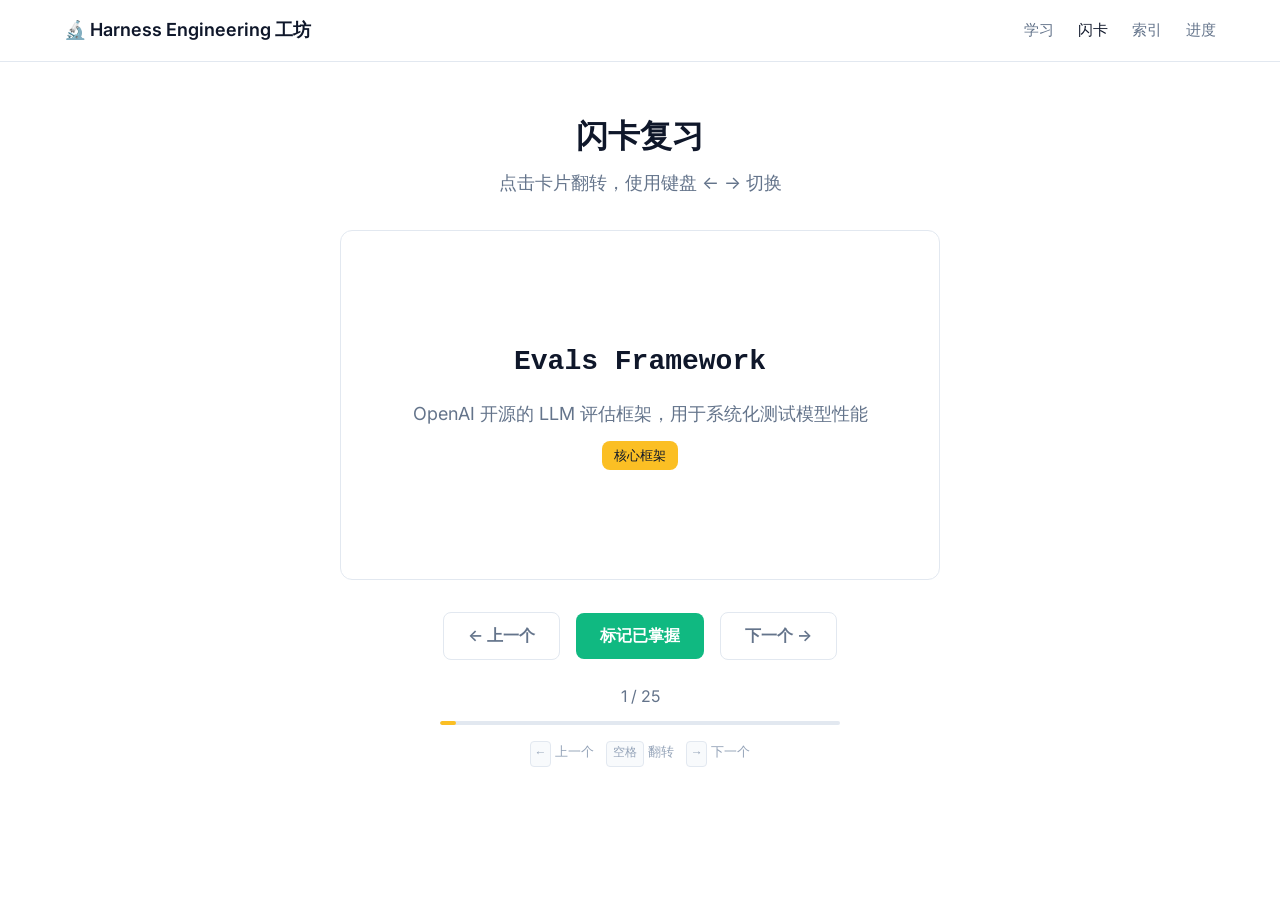
==== flashcard.html @ 2c3a213a "Initial commit: OpenAI Harness Engineering 工坊" ====
<!DOCTYPE html>
<html lang="zh-CN">
<head>
  <meta charset="UTF-8">
  <meta name="viewport" content="width=device-width, initial-scale=1.0">
  <title>闪卡复习 - OpenAI Harness Engineering 工坊</title>
  <meta name="description" content="使用闪卡快速复习 OpenAI Harness Engineering 的核心概念。">
  <meta name="robots" content="index, follow">
  <link rel="icon" href="data:image/svg+xml,<svg xmlns='http://www.w3.org/2000/svg' viewBox='0 0 100 100'><text y='.9em' font-size='90'>🔬</text></svg>">
  <meta name="theme-color" content="#FBBF24">
  <link rel="preconnect" href="https://fonts.googleapis.com">
  <link rel="preconnect" href="https://fonts.gstatic.com" crossorigin>
  <link href="https://fonts.googleapis.com/css2?family=Inter:wght@300;400;500;600;700&display=swap" rel="stylesheet">
  <link rel="stylesheet" href="css/minimal.css">
</head>
<body>
  <nav class="nav">
    <div class="nav-container">
      <a href="index.html" class="nav-brand">🔬 Harness Engineering 工坊</a>
      <button class="nav-toggle" onclick="document.querySelector('.nav-links').classList.toggle('open')" aria-label="菜单">
        <span></span><span></span><span></span>
      </button>
      <div class="nav-links">
        <a href="learn.html" class="nav-link">学习</a>
        <a href="flashcard.html" class="nav-link active">闪卡</a>
        <a href="roots.html" class="nav-link">索引</a>
        <a href="progress.html" class="nav-link">进度</a>
      </div>
    </div>
  </nav>

  <main>
    <div class="page-header">
      <h1>闪卡复习</h1>
      <p>点击卡片翻转，使用键盘 ← → 切换</p>
    </div>

    <div class="container">
      <div class="flashcard-container">
        <div class="flashcard" id="flashcard" onclick="flipCard()">
          <div class="flashcard-front">
            <div class="flashcard-root" id="frontRoot">-</div>
            <div class="flashcard-meaning" id="frontMeaning">-</div>
            <div class="flashcard-origin" id="frontOrigin">-</div>
          </div>
          <div class="flashcard-back">
            <div class="flashcard-root" id="backRoot">-</div>
            <div class="flashcard-description" id="backDescription">-</div>
          </div>
        </div>
      </div>

      <div class="flashcard-controls">
        <button class="btn btn-secondary" onclick="prevCard()">← 上一个</button>
        <button class="btn btn-success" id="masterBtn" onclick="toggleMaster()">标记已掌握</button>
        <button class="btn btn-secondary" onclick="nextCard()">下一个 →</button>
      </div>

      <div class="flashcard-progress">
        <span id="progressText">1 / 25</span>
        <div class="progress-bar-container">
          <div class="progress-bar" id="progressBar"></div>
        </div>
      </div>

      <div class="keyboard-hint">
        <kbd>←</kbd> 上一个 &nbsp; <kbd>空格</kbd> 翻转 &nbsp; <kbd>→</kbd> 下一个
      </div>
    </div>
  </main>

  <script src="js/wordData.js"></script>
  <script src="js/storage.js"></script>
  <script>
    (function() {
      let currentIndex = 0;

      function showFeedback(message, isSuccess) {
        const toast = document.createElement('div');
        toast.className = 'feedback-toast ' + (isSuccess ? 'success' : 'error');
        toast.textContent = message;
        document.body.appendChild(toast);
        setTimeout(function() { toast.remove(); }, 3000);
      }

      function loadCard(index) {
        const safeIndex = ((index % WordRoots.length) + WordRoots.length) % WordRoots.length;
        currentIndex = safeIndex;
        const root = WordRoots[safeIndex];
        const progress = StorageManager.getProgress();
        const isMastered = progress.masteredRoots.includes(root.id);

        const card = document.getElementById('flashcard');
        if (card) card.classList.remove('flipped');

        const frontRoot = document.getElementById('frontRoot');
        const frontMeaning = document.getElementById('frontMeaning');
        const frontOrigin = document.getElementById('frontOrigin');
        const backRoot = document.getElementById('backRoot');
        const backDesc = document.getElementById('backDescription');
        const masterBtn = document.getElementById('masterBtn');
        const progressText = document.getElementById('progressText');
        const progressBar = document.getElementById('progressBar');

        if (frontRoot) frontRoot.textContent = root.root;
        if (frontMeaning) frontMeaning.textContent = root.meaning;
        if (frontOrigin) frontOrigin.textContent = root.origin;
        if (backRoot) backRoot.textContent = root.root;
        if (backDesc) backDesc.textContent = root.description;
        if (masterBtn) {
          masterBtn.textContent = isMastered ? '取消掌握' : '标记已掌握';
          masterBtn.className = isMastered ? 'btn btn-secondary' : 'btn btn-success';
        }
        if (progressText) progressText.textContent = (safeIndex + 1) + ' / ' + WordRoots.length;
        if (progressBar) progressBar.style.width = ((safeIndex + 1) / WordRoots.length * 100) + '%';
      }

      window.flipCard = function() {
        const card = document.getElementById('flashcard');
        if (card) card.classList.toggle('flipped');
      };

      window.nextCard = function() { loadCard(currentIndex + 1); };
      window.prevCard = function() { loadCard(currentIndex - 1); };

      window.toggleMaster = function() {
        const root = WordRoots[currentIndex];
        const progress = StorageManager.getProgress();
        if (progress.masteredRoots.includes(root.id)) {
          StorageManager.unmarkRootAsMastered(root.id);
          showFeedback('已取消掌握标记', false);
        } else {
          StorageManager.markRootAsMastered(root.id);
          showFeedback('✓ 已标记为掌握！', true);
        }
        loadCard(currentIndex);
      };

      document.addEventListener('keydown', function(e) {
        if (e.key === 'ArrowLeft') window.prevCard();
        if (e.key === 'ArrowRight') window.nextCard();
        if (e.key === ' ') { e.preventDefault(); window.flipCard(); }
      });

      loadCard(0);
    })();
  </script>
</body>
</html>
---- css/minimal.css ----
:root {
  --color-accent: #FBBF24;
  --color-accent-dark: #F59E0B;
  --color-success: #10B981;
  --color-error: #EF4444;
  --color-text: #0F172A;
  --color-text-secondary: #64748B;
  --color-text-tertiary: #94A3B8;
  --color-bg: #FFFFFF;
  --color-bg-secondary: #F8FAFC;
  --color-bg-hover: #F8FAFC;
  --color-border: #E2E8F0;
  --font-family: 'Inter', -apple-system, BlinkMacSystemFont, 'Segoe UI', sans-serif;
  --shadow-sm: 0 1px 2px 0 rgba(0,0,0,0.02);
  --shadow-md: 0 2px 8px 0 rgba(0,0,0,0.04);
  --shadow-lg: 0 4px 16px 0 rgba(0,0,0,0.06);
  --radius: 8px;
  --radius-lg: 12px;
  --transition: 200ms cubic-bezier(0.4, 0, 0.2, 1);
}

*, *::before, *::after { box-sizing: border-box; margin: 0; padding: 0; }

body {
  font-family: var(--font-family);
  color: var(--color-text);
  background: var(--color-bg);
  line-height: 1.6;
  font-size: 1rem;
  -webkit-font-smoothing: antialiased;
}

a { color: inherit; text-decoration: none; }

/* Nav */
.nav {
  border-bottom: 1px solid var(--color-border);
  padding: 16px 0;
  background: white;
  position: sticky;
  top: 0;
  z-index: 100;
}

.nav-container {
  display: flex;
  justify-content: space-between;
  align-items: center;
  max-width: 1200px;
  margin: 0 auto;
  padding: 0 24px;
}

.nav-brand {
  font-weight: 600;
  color: var(--color-text);
  font-size: 1.125rem;
  text-decoration: none;
  transition: color var(--transition);
}

.nav-brand:hover { color: var(--color-accent-dark); }

.nav-links { display: flex; gap: 24px; align-items: center; }

.nav-link {
  color: var(--color-text-secondary);
  font-weight: 500;
  transition: color var(--transition);
  font-size: 0.9375rem;
}

.nav-link:hover, .nav-link.active { color: var(--color-text); }

/* Containers */
.container { max-width: 800px; margin: 0 auto; padding: 0 24px; }
.container-wide { max-width: 1200px; margin: 0 auto; padding: 0 24px; }

/* Hero */
.hero {
  min-height: 90vh;
  display: flex;
  align-items: center;
  justify-content: center;
  padding: 96px 24px;
  text-align: center;
}

.hero-content { max-width: 800px; }

.hero-title {
  font-size: 3.5rem;
  font-weight: 700;
  line-height: 1.1;
  letter-spacing: -0.02em;
  margin-bottom: 24px;
}

.hero-title .accent { color: var(--color-accent-dark); }

.hero-subtitle {
  font-size: 1.25rem;
  color: var(--color-text-secondary);
  margin-bottom: 48px;
  max-width: 600px;
  margin-left: auto;
  margin-right: auto;
}

/* Demo Animation */
.demo-container {
  background: var(--color-bg-secondary);
  border: 1px solid var(--color-border);
  border-radius: var(--radius-lg);
  padding: 32px;
  margin-bottom: 48px;
  min-height: 120px;
  display: flex;
  flex-direction: column;
  align-items: center;
  justify-content: center;
  transition: all 0.5s ease;
}

.demo-word {
  font-size: 1.5rem;
  font-weight: 600;
  margin-bottom: 8px;
  font-family: 'Courier New', monospace;
}

.demo-meaning {
  font-size: 1rem;
  color: var(--color-text-secondary);
}

/* Buttons */
.btn {
  padding: 12px 24px;
  border-radius: var(--radius);
  font-weight: 600;
  transition: all var(--transition);
  cursor: pointer;
  border: none;
  font-size: 1rem;
  font-family: var(--font-family);
  display: inline-flex;
  align-items: center;
  gap: 8px;
}

.btn-primary {
  background: var(--color-accent);
  color: var(--color-text);
}

.btn-primary:hover {
  transform: translateY(-2px);
  box-shadow: 0 4px 12px rgba(251, 191, 36, 0.3);
  background: var(--color-accent-dark);
}

.btn-secondary {
  background: transparent;
  color: var(--color-text-secondary);
  border: 1px solid var(--color-border);
}

.btn-secondary:hover {
  border-color: var(--color-text-secondary);
  color: var(--color-text);
}

.btn-large { padding: 16px 32px; font-size: 1.125rem; }

.btn-success {
  background: var(--color-success);
  color: white;
}

.btn-success:hover {
  transform: translateY(-2px);
  box-shadow: 0 4px 12px rgba(16, 185, 129, 0.3);
}

.cta-group { display: flex; gap: 16px; justify-content: center; flex-wrap: wrap; }

/* Stats */
.stat-grid {
  display: grid;
  grid-template-columns: repeat(3, 1fr);
  gap: 32px;
  margin: 96px auto;
  max-width: 800px;
  padding: 0 24px;
}

.stat-card { text-align: center; padding: 32px 16px; }

.stat-value {
  font-size: 3rem;
  font-weight: 700;
  color: var(--color-text);
  line-height: 1;
}

.stat-label {
  font-size: 1rem;
  color: var(--color-text-secondary);
  margin-top: 8px;
}

/* Footer */
.site-footer {
  border-top: 1px solid var(--color-border);
  padding: 64px 24px;
  text-align: center;
}

.footer-tagline {
  font-size: 1.5rem;
  font-weight: 600;
  margin-bottom: 16px;
}

.footer-description {
  color: var(--color-text-secondary);
  max-width: 600px;
  margin: 0 auto;
  line-height: 1.8;
}

/* Cards */
.card {
  background: white;
  border: 1px solid var(--color-border);
  border-radius: var(--radius-lg);
  padding: 24px;
  transition: all var(--transition);
}

.card:hover {
  border-color: var(--color-accent);
  box-shadow: var(--shadow-md);
}

/* Root Cards Grid */
.roots-grid {
  display: grid;
  grid-template-columns: repeat(auto-fill, minmax(280px, 1fr));
  gap: 20px;
  margin-top: 24px;
}

.root-card {
  background: white;
  border: 1px solid var(--color-border);
  border-radius: var(--radius-lg);
  padding: 20px;
  cursor: pointer;
  transition: all var(--transition);
  position: relative;
}

.root-card:hover {
  border-color: var(--color-accent);
  box-shadow: var(--shadow-md);
  transform: translateY(-2px);
}

.root-card.mastered { border-left: 3px solid var(--color-success); }

.root-name {
  font-size: 1.125rem;
  font-weight: 600;
  margin-bottom: 8px;
  font-family: 'Courier New', monospace;
}

.root-meaning {
  color: var(--color-text-secondary);
  font-size: 0.9375rem;
  margin-bottom: 8px;
}

.root-origin {
  display: inline-block;
  background: var(--color-accent);
  color: var(--color-text);
  padding: 4px 12px;
  border-radius: var(--radius);
  font-size: 0.8125rem;
}

.mastered-badge {
  display: inline-block;
  background: var(--color-success);
  color: white;
  padding: 2px 8px;
  border-radius: var(--radius);
  font-size: 0.75rem;
  margin-left: 8px;
}

/* Search & Filters */
.search-bar {
  display: flex;
  gap: 12px;
  margin-bottom: 24px;
  flex-wrap: wrap;
}

.search-input {
  flex: 1;
  min-width: 200px;
  padding: 12px 16px;
  border: 1px solid var(--color-border);
  border-radius: var(--radius);
  font-size: 1rem;
  font-family: var(--font-family);
  transition: border-color var(--transition);
  outline: none;
}

.search-input:focus { border-color: var(--color-accent); }

.filter-btn {
  padding: 8px 16px;
  border: 1px solid var(--color-border);
  border-radius: var(--radius);
  background: white;
  cursor: pointer;
  font-size: 0.875rem;
  font-family: var(--font-family);
  transition: all var(--transition);
  color: var(--color-text-secondary);
}

.filter-btn:hover, .filter-btn.active {
  background: var(--color-accent);
  border-color: var(--color-accent);
  color: var(--color-text);
}

/* Page Header */
.page-header {
  padding: 48px 0 32px;
  text-align: center;
}

.page-header h1 {
  font-size: 2rem;
  font-weight: 700;
  margin-bottom: 8px;
}

.page-header p {
  color: var(--color-text-secondary);
  font-size: 1.125rem;
}

/* Flashcard */
.flashcard-container {
  perspective: 1000px;
  max-width: 600px;
  margin: 0 auto;
}

.flashcard {
  width: 100%;
  min-height: 350px;
  cursor: pointer;
  position: relative;
  transform-style: preserve-3d;
  transition: transform 0.6s ease;
}

.flashcard.flipped { transform: rotateY(180deg); }

.flashcard-front, .flashcard-back {
  position: absolute;
  top: 0;
  left: 0;
  width: 100%;
  min-height: 350px;
  backface-visibility: hidden;
  border: 1px solid var(--color-border);
  border-radius: var(--radius-lg);
  padding: 48px 32px;
  display: flex;
  flex-direction: column;
  align-items: center;
  justify-content: center;
  text-align: center;
  background: white;
}

.flashcard-back { transform: rotateY(180deg); }

.flashcard-root {
  font-size: 1.75rem;
  font-weight: 700;
  margin-bottom: 16px;
  font-family: 'Courier New', monospace;
}

.flashcard-meaning {
  font-size: 1.125rem;
  color: var(--color-text-secondary);
  margin-bottom: 12px;
}

.flashcard-origin {
  display: inline-block;
  background: var(--color-accent);
  padding: 4px 12px;
  border-radius: var(--radius);
  font-size: 0.8125rem;
}

.flashcard-description {
  font-size: 1rem;
  line-height: 1.8;
  color: var(--color-text-secondary);
  max-width: 500px;
}

/* Flashcard Controls */
.flashcard-controls {
  display: flex;
  justify-content: center;
  align-items: center;
  gap: 16px;
  margin-top: 32px;
}

.flashcard-progress {
  text-align: center;
  margin-top: 24px;
  color: var(--color-text-secondary);
}

.progress-bar-container {
  width: 100%;
  max-width: 400px;
  height: 4px;
  background: var(--color-border);
  border-radius: 2px;
  margin: 12px auto 0;
  overflow: hidden;
}

.progress-bar {
  height: 100%;
  background: var(--color-accent);
  border-radius: 2px;
  transition: width var(--transition);
}

/* Learn Page */
.learn-container { max-width: 700px; margin: 0 auto; padding: 32px 24px; }

.learn-header {
  margin-bottom: 32px;
  padding-bottom: 24px;
  border-bottom: 1px solid var(--color-border);
}

.learn-title {
  font-size: 2rem;
  font-weight: 700;
  margin-bottom: 8px;
  font-family: 'Courier New', monospace;
}

.learn-meta {
  display: flex;
  gap: 12px;
  align-items: center;
  flex-wrap: wrap;
}

.learn-description {
  font-size: 1.0625rem;
  line-height: 1.8;
  color: var(--color-text-secondary);
  margin-bottom: 32px;
}

.learn-section { margin-bottom: 32px; }

.learn-section h3 {
  font-size: 1.25rem;
  font-weight: 600;
  margin-bottom: 16px;
}

/* Examples */
.example-card {
  background: var(--color-bg-secondary);
  border: 1px solid var(--color-border);
  border-radius: var(--radius-lg);
  padding: 20px;
  margin-bottom: 12px;
}

.example-word {
  font-weight: 600;
  font-size: 1.0625rem;
  margin-bottom: 4px;
}

.example-meaning {
  color: var(--color-text-secondary);
  font-size: 0.9375rem;
  margin-bottom: 8px;
}

.example-explanation {
  font-size: 0.9375rem;
  line-height: 1.7;
}

/* Quiz */
.quiz-section {
  background: var(--color-bg-secondary);
  border: 1px solid var(--color-border);
  border-radius: var(--radius-lg);
  padding: 24px;
  margin-top: 32px;
}

.quiz-question {
  font-size: 1.0625rem;
  font-weight: 600;
  margin-bottom: 16px;
}

.quiz-options { display: flex; flex-direction: column; gap: 8px; }

.quiz-option {
  padding: 12px 16px;
  border: 1px solid var(--color-border);
  border-radius: var(--radius);
  background: white;
  cursor: pointer;
  font-size: 1rem;
  font-family: var(--font-family);
  text-align: left;
  transition: all var(--transition);
}

.quiz-option:hover:not(:disabled) {
  border-color: var(--color-accent);
  background: #FFFBEB;
}

.quiz-option:disabled { cursor: not-allowed; opacity: 0.8; }
.quiz-option.correct { background: #D1FAE5; border-color: var(--color-success); }
.quiz-option.wrong { background: #FEE2E2; border-color: var(--color-error); }

/* Learn Navigation */
.learn-nav {
  display: flex;
  justify-content: space-between;
  align-items: center;
  margin-top: 48px;
  padding-top: 24px;
  border-top: 1px solid var(--color-border);
}

/* Progress Page */
.progress-overview {
  display: grid;
  grid-template-columns: repeat(3, 1fr);
  gap: 24px;
  margin-bottom: 48px;
}

.progress-stat {
  text-align: center;
  padding: 32px 16px;
  background: var(--color-bg-secondary);
  border-radius: var(--radius-lg);
  border: 1px solid var(--color-border);
}

.progress-stat .stat-value {
  font-size: 2.5rem;
  font-weight: 700;
}

.progress-stat .stat-label {
  margin-top: 8px;
  color: var(--color-text-secondary);
}

.progress-bar-large {
  width: 100%;
  height: 8px;
  background: var(--color-border);
  border-radius: 4px;
  overflow: hidden;
  margin-bottom: 48px;
}

.progress-bar-large .fill {
  height: 100%;
  background: var(--color-accent);
  border-radius: 4px;
  transition: width 0.5s ease;
}

.mastered-list { margin-top: 24px; }

.mastered-item {
  display: flex;
  justify-content: space-between;
  align-items: center;
  padding: 16px 0;
  border-bottom: 1px solid var(--color-border);
}

.mastered-item:last-child { border-bottom: none; }

.mastered-info h4 {
  font-size: 1rem;
  font-weight: 600;
  margin-bottom: 4px;
  font-family: 'Courier New', monospace;
}

.mastered-info p {
  color: var(--color-text-secondary);
  font-size: 0.875rem;
}

/* Detail Page */
.detail-container { max-width: 700px; margin: 0 auto; padding: 32px 24px; }

.detail-back {
  color: var(--color-text-secondary);
  font-size: 0.9375rem;
  margin-bottom: 24px;
  display: inline-block;
  transition: color var(--transition);
}

.detail-back:hover { color: var(--color-text); }

/* Feedback Toast */
.feedback-toast {
  position: fixed;
  bottom: 24px;
  left: 50%;
  transform: translateX(-50%);
  padding: 12px 24px;
  border-radius: var(--radius);
  font-weight: 500;
  font-size: 0.9375rem;
  z-index: 1000;
  animation: toast-in 0.3s ease, toast-out 0.3s ease 2.7s forwards;
  box-shadow: var(--shadow-lg);
}

.feedback-toast.success { background: var(--color-success); color: white; }
.feedback-toast.error { background: var(--color-error); color: white; }

@keyframes toast-in {
  from { opacity: 0; transform: translateX(-50%) translateY(20px); }
  to { opacity: 1; transform: translateX(-50%) translateY(0); }
}

@keyframes toast-out {
  from { opacity: 1; }
  to { opacity: 0; }
}

/* Keyboard hint */
.keyboard-hint {
  text-align: center;
  color: var(--color-text-tertiary);
  font-size: 0.8125rem;
  margin-top: 16px;
}

.keyboard-hint kbd {
  display: inline-block;
  padding: 2px 6px;
  background: var(--color-bg-secondary);
  border: 1px solid var(--color-border);
  border-radius: 4px;
  font-family: 'Courier New', monospace;
  font-size: 0.75rem;
}

/* Empty State */
.empty-state {
  text-align: center;
  padding: 64px 24px;
  color: var(--color-text-secondary);
}

.empty-state h3 {
  font-size: 1.25rem;
  margin-bottom: 8px;
  color: var(--color-text);
}

/* Mobile hamburger */
.nav-toggle {
  display: none;
  background: none;
  border: none;
  cursor: pointer;
  padding: 4px;
}

.nav-toggle span {
  display: block;
  width: 24px;
  height: 2px;
  background: var(--color-text);
  margin: 5px 0;
  transition: var(--transition);
}

/* Responsive */
@media (max-width: 768px) {
  .hero-title { font-size: 2.25rem; }
  .hero-subtitle { font-size: 1.0625rem; }
  .hero { padding: 64px 16px; min-height: auto; }
  .stat-grid { grid-template-columns: 1fr; gap: 16px; margin: 48px auto; }
  .progress-overview { grid-template-columns: 1fr; }
  .roots-grid { grid-template-columns: 1fr; }
  .nav-toggle { display: block; }
  .nav-links {
    display: none;
    position: absolute;
    top: 100%;
    left: 0;
    right: 0;
    background: white;
    border-bottom: 1px solid var(--color-border);
    flex-direction: column;
    padding: 16px 24px;
    gap: 16px;
  }
  .nav-links.open { display: flex; }
  .flashcard-front, .flashcard-back { padding: 32px 20px; min-height: 300px; }
  .flashcard { min-height: 300px; }
  .cta-group { flex-direction: column; align-items: center; }
}

@media (max-width: 480px) {
  .hero-title { font-size: 1.875rem; }
  .container-wide { padding: 0 16px; }
}
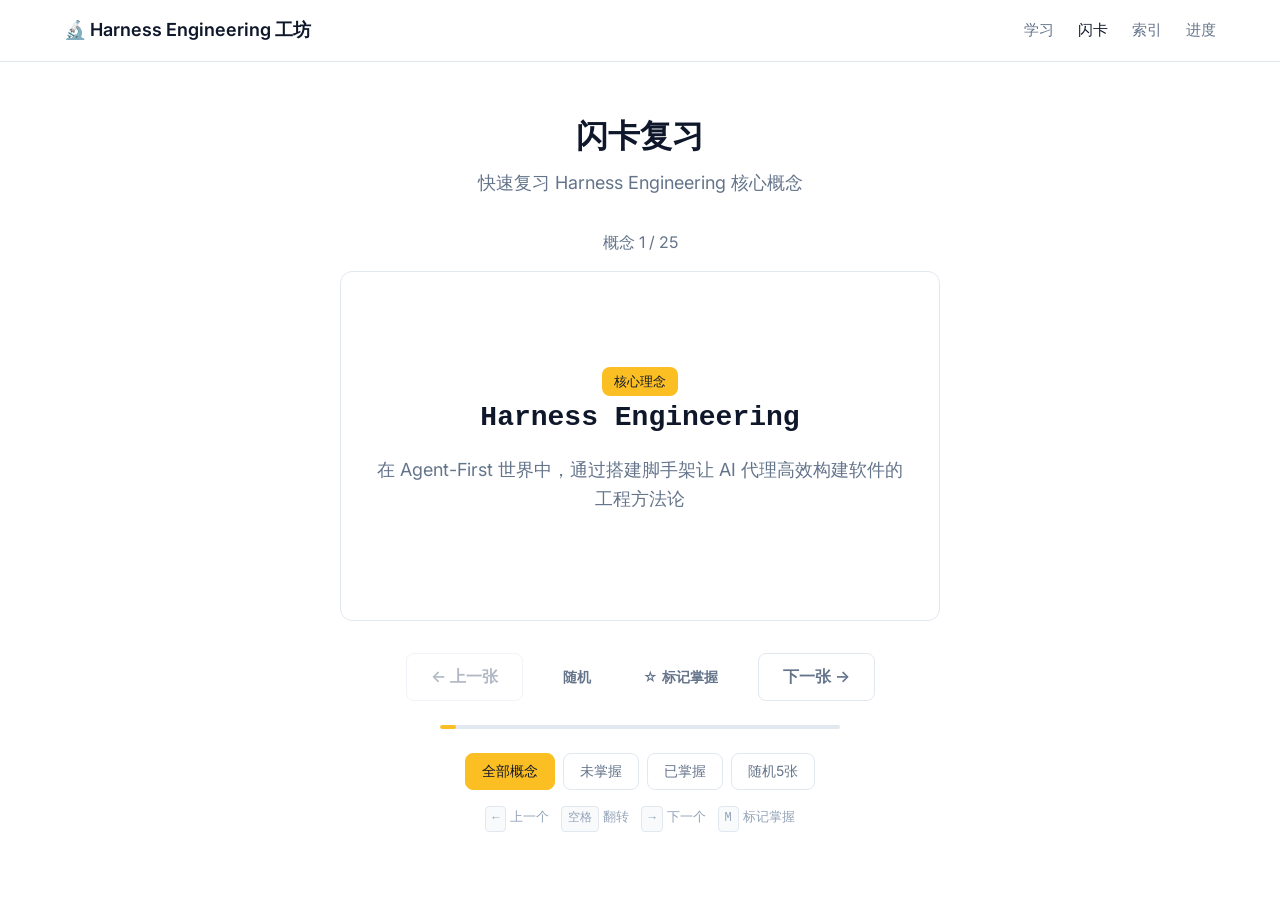
==== commit a67afcbc: "feat: 全面升级站点 - 参考 learn-ssl 优化 - 添加 README.md 项目文档 - 添加 PWA 支持 (manifest.json + sw.js) - 添加 SEO 优化 (" ====
--- a/flashcard.html
+++ b/flashcard.html
@@ -3,11 +3,21 @@
 <head>
   <meta charset="UTF-8">
   <meta name="viewport" content="width=device-width, initial-scale=1.0">
-  <title>闪卡复习 - OpenAI Harness Engineering 工坊</title>
-  <meta name="description" content="使用闪卡快速复习 OpenAI Harness Engineering 的核心概念。">
+  <title>闪卡复习 - Harness Engineering 工坊</title>
+  <meta name="description" content="通过闪卡模式快速复习 Harness Engineering 核心概念，支持键盘操作，高效记忆。">
+  <meta name="keywords" content="Harness Engineering,闪卡,复习,记忆,Agent-First">
+  <meta name="author" content="Harness Engineering 工坊">
+  <meta name="language" content="zh-CN">
   <meta name="robots" content="index, follow">
+  <link rel="canonical" href="https://learn-harness.vercel.app/flashcard.html">
+  <meta property="og:title" content="闪卡复习 - Harness Engineering 工坊">
+  <meta property="og:description" content="通过闪卡模式快速复习 Harness Engineering 核心概念">
+  <meta property="og:type" content="website">
+  <meta property="og:url" content="https://learn-harness.vercel.app/flashcard.html">
+  <link rel="manifest" href="manifest.json">
+  <meta name="theme-color" content="#FBBF24">
+  <meta name="apple-mobile-web-app-capable" content="yes">
   <link rel="icon" href="data:image/svg+xml,<svg xmlns='http://www.w3.org/2000/svg' viewBox='0 0 100 100'><text y='.9em' font-size='90'>🔬</text></svg>">
-  <meta name="theme-color" content="#FBBF24">
   <link rel="preconnect" href="https://fonts.googleapis.com">
   <link rel="preconnect" href="https://fonts.gstatic.com" crossorigin>
   <link href="https://fonts.googleapis.com/css2?family=Inter:wght@300;400;500;600;700&display=swap" rel="stylesheet">
@@ -32,39 +42,53 @@
   <main>
     <div class="page-header">
       <h1>闪卡复习</h1>
-      <p>点击卡片翻转，使用键盘 ← → 切换</p>
+      <p>快速复习 Harness Engineering 核心概念</p>
     </div>
 
     <div class="container">
+      <div class="text-center" id="progressText" style="color:var(--color-text-secondary);margin-bottom:16px;">概念 1 / 25</div>
+
       <div class="flashcard-container">
         <div class="flashcard" id="flashcard" onclick="flipCard()">
           <div class="flashcard-front">
+            <div class="flashcard-origin" id="frontOrigin">-</div>
             <div class="flashcard-root" id="frontRoot">-</div>
-            <div class="flashcard-meaning" id="frontMeaning">-</div>
-            <div class="flashcard-origin" id="frontOrigin">-</div>
+            <div class="flashcard-meaning" id="frontMeaning">点击翻转查看详细说明</div>
           </div>
           <div class="flashcard-back">
-            <div class="flashcard-root" id="backRoot">-</div>
+            <div class="flashcard-root" id="backRoot" style="font-size:1.25rem;margin-bottom:12px;">-</div>
             <div class="flashcard-description" id="backDescription">-</div>
           </div>
         </div>
       </div>
 
       <div class="flashcard-controls">
-        <button class="btn btn-secondary" onclick="prevCard()">← 上一个</button>
-        <button class="btn btn-success" id="masterBtn" onclick="toggleMaster()">标记已掌握</button>
-        <button class="btn btn-secondary" onclick="nextCard()">下一个 →</button>
+        <button class="btn btn-secondary" id="prevBtn" onclick="prevCard()">← 上一张</button>
+        <div style="text-align:center;">
+          <button class="btn btn-ghost" onclick="shuffleCards()" title="随机顺序" style="font-size:0.875rem;">随机</button>
+          <button class="btn btn-ghost" id="masterBtn" onclick="toggleMaster()" title="标记掌握" style="font-size:0.875rem;">☆ 标记掌握</button>
+        </div>
+        <button class="btn btn-secondary" id="nextBtn" onclick="nextCard()">下一张 →</button>
       </div>
 
       <div class="flashcard-progress">
-        <span id="progressText">1 / 25</span>
         <div class="progress-bar-container">
           <div class="progress-bar" id="progressBar"></div>
         </div>
       </div>
 
+      <!-- 筛选 -->
+      <div style="text-align:center;margin-top:24px;">
+        <div class="filter-group">
+          <button class="filter-btn active" onclick="filterCards('all', this)">全部概念</button>
+          <button class="filter-btn" onclick="filterCards('unmastered', this)">未掌握</button>
+          <button class="filter-btn" onclick="filterCards('mastered', this)">已掌握</button>
+          <button class="filter-btn" onclick="filterCards('random', this)">随机5张</button>
+        </div>
+      </div>
+
       <div class="keyboard-hint">
-        <kbd>←</kbd> 上一个 &nbsp; <kbd>空格</kbd> 翻转 &nbsp; <kbd>→</kbd> 下一个
+        <kbd>←</kbd> 上一个 &nbsp; <kbd>空格</kbd> 翻转 &nbsp; <kbd>→</kbd> 下一个 &nbsp; <kbd>M</kbd> 标记掌握
       </div>
     </div>
   </main>
@@ -73,73 +97,95 @@
   <script src="js/storage.js"></script>
   <script>
     (function() {
-      let currentIndex = 0;
-
-      function showFeedback(message, isSuccess) {
-        const toast = document.createElement('div');
-        toast.className = 'feedback-toast ' + (isSuccess ? 'success' : 'error');
-        toast.textContent = message;
-        document.body.appendChild(toast);
-        setTimeout(function() { toast.remove(); }, 3000);
-      }
+      var currentCards = WordRoots.slice();
+      var currentIndex = 0;
 
       function loadCard(index) {
-        const safeIndex = ((index % WordRoots.length) + WordRoots.length) % WordRoots.length;
+        if (currentCards.length === 0) {
+          document.getElementById('flashcard').innerHTML = '<div style="text-align:center;padding:40px;"><h3>没有符合条件的概念</h3><p style="color:var(--color-text-secondary)">请选择其他筛选条件</p></div>';
+          return;
+        }
+        var safeIndex = ((index % currentCards.length) + currentCards.length) % currentCards.length;
         currentIndex = safeIndex;
-        const root = WordRoots[safeIndex];
-        const progress = StorageManager.getProgress();
-        const isMastered = progress.masteredRoots.includes(root.id);
+        var root = currentCards[safeIndex];
+        var mastered = isMastered(root.id);
 
-        const card = document.getElementById('flashcard');
+        var card = document.getElementById('flashcard');
         if (card) card.classList.remove('flipped');
 
-        const frontRoot = document.getElementById('frontRoot');
-        const frontMeaning = document.getElementById('frontMeaning');
-        const frontOrigin = document.getElementById('frontOrigin');
-        const backRoot = document.getElementById('backRoot');
-        const backDesc = document.getElementById('backDescription');
-        const masterBtn = document.getElementById('masterBtn');
-        const progressText = document.getElementById('progressText');
-        const progressBar = document.getElementById('progressBar');
+        document.getElementById('frontRoot').textContent = root.root;
+        document.getElementById('frontMeaning').textContent = root.meaning;
+        document.getElementById('frontOrigin').textContent = root.origin;
+        document.getElementById('backRoot').textContent = root.root;
+        document.getElementById('backDescription').textContent = root.description;
 
-        if (frontRoot) frontRoot.textContent = root.root;
-        if (frontMeaning) frontMeaning.textContent = root.meaning;
-        if (frontOrigin) frontOrigin.textContent = root.origin;
-        if (backRoot) backRoot.textContent = root.root;
-        if (backDesc) backDesc.textContent = root.description;
+        var masterBtn = document.getElementById('masterBtn');
         if (masterBtn) {
-          masterBtn.textContent = isMastered ? '取消掌握' : '标记已掌握';
-          masterBtn.className = isMastered ? 'btn btn-secondary' : 'btn btn-success';
+          masterBtn.textContent = mastered ? '★ 已掌握' : '☆ 标记掌握';
+          masterBtn.style.color = mastered ? 'var(--color-accent-dark)' : 'var(--color-text-secondary)';
         }
-        if (progressText) progressText.textContent = (safeIndex + 1) + ' / ' + WordRoots.length;
-        if (progressBar) progressBar.style.width = ((safeIndex + 1) / WordRoots.length * 100) + '%';
+
+        document.getElementById('progressText').textContent = '概念 ' + (safeIndex + 1) + ' / ' + currentCards.length;
+        var bar = document.getElementById('progressBar');
+        if (bar) bar.style.width = ((safeIndex + 1) / currentCards.length * 100) + '%';
+
+        var prevBtn = document.getElementById('prevBtn');
+        var nextBtn = document.getElementById('nextBtn');
+        prevBtn.disabled = currentIndex === 0;
+        prevBtn.style.opacity = currentIndex === 0 ? '0.5' : '1';
+        nextBtn.disabled = currentIndex === currentCards.length - 1;
+        nextBtn.style.opacity = currentIndex === currentCards.length - 1 ? '0.5' : '1';
       }
 
       window.flipCard = function() {
-        const card = document.getElementById('flashcard');
+        var card = document.getElementById('flashcard');
         if (card) card.classList.toggle('flipped');
       };
 
-      window.nextCard = function() { loadCard(currentIndex + 1); };
-      window.prevCard = function() { loadCard(currentIndex - 1); };
+      window.nextCard = function() { if (currentIndex < currentCards.length - 1) loadCard(currentIndex + 1); };
+      window.prevCard = function() { if (currentIndex > 0) loadCard(currentIndex - 1); };
 
       window.toggleMaster = function() {
-        const root = WordRoots[currentIndex];
-        const progress = StorageManager.getProgress();
-        if (progress.masteredRoots.includes(root.id)) {
-          StorageManager.unmarkRootAsMastered(root.id);
-          showFeedback('已取消掌握标记', false);
-        } else {
-          StorageManager.markRootAsMastered(root.id);
-          showFeedback('✓ 已标记为掌握！', true);
-        }
+        if (currentCards.length === 0) return;
+        var root = currentCards[currentIndex];
+        var mastered = isMastered(root.id);
+        saveMastered(root.id, !mastered);
         loadCard(currentIndex);
       };
 
+      window.shuffleCards = function() {
+        for (var i = currentCards.length - 1; i > 0; i--) {
+          var j = Math.floor(Math.random() * (i + 1));
+          var tmp = currentCards[i]; currentCards[i] = currentCards[j]; currentCards[j] = tmp;
+        }
+        currentIndex = 0;
+        loadCard(0);
+      };
+
+      window.filterCards = function(type, el) {
+        document.querySelectorAll('.filter-btn').forEach(function(b) { b.classList.remove('active'); });
+        if (el) el.classList.add('active');
+
+        var masteredItems = loadMasteredItems();
+        switch (type) {
+          case 'all': currentCards = WordRoots.slice(); break;
+          case 'mastered': currentCards = WordRoots.filter(function(item) { return masteredItems.includes(item.id); }); break;
+          case 'unmastered': currentCards = WordRoots.filter(function(item) { return !masteredItems.includes(item.id); }); break;
+          case 'random':
+            var shuffled = WordRoots.slice().sort(function() { return Math.random() - 0.5; });
+            currentCards = shuffled.slice(0, 5);
+            break;
+        }
+        currentIndex = 0;
+        loadCard(0);
+      };
+
       document.addEventListener('keydown', function(e) {
-        if (e.key === 'ArrowLeft') window.prevCard();
-        if (e.key === 'ArrowRight') window.nextCard();
+        if (e.target.tagName === 'INPUT' || e.target.tagName === 'TEXTAREA') return;
+        if (e.key === 'ArrowLeft') { e.preventDefault(); window.prevCard(); }
+        if (e.key === 'ArrowRight') { e.preventDefault(); window.nextCard(); }
         if (e.key === ' ') { e.preventDefault(); window.flipCard(); }
+        if (e.key === 'm' || e.key === 'M') { e.preventDefault(); window.toggleMaster(); }
       });
 
       loadCard(0);
--- a/css/minimal.css
+++ b/css/minimal.css
@@ -572,7 +572,7 @@
 /* Progress Page */
 .progress-overview {
   display: grid;
-  grid-template-columns: repeat(3, 1fr);
+  grid-template-columns: repeat(auto-fit, minmax(180px, 1fr));
   gap: 24px;
   margin-bottom: 48px;
 }
@@ -706,6 +706,195 @@
   margin-bottom: 8px;
   color: var(--color-text);
 }
+
+/* Toast (新版) */
+.toast {
+  position: fixed;
+  bottom: 32px;
+  left: 50%;
+  transform: translateX(-50%) translateY(100px);
+  background: #1a1a1a;
+  color: white;
+  padding: 12px 24px;
+  border-radius: var(--radius-lg);
+  font-size: 0.875rem;
+  font-weight: 500;
+  z-index: 1000;
+  opacity: 0;
+  transition: all 0.3s ease;
+  pointer-events: none;
+}
+
+.toast.show {
+  transform: translateX(-50%) translateY(0);
+  opacity: 1;
+}
+
+/* Quiz Result */
+.quiz-result {
+  margin-top: 20px;
+  padding: 16px;
+  border-radius: var(--radius);
+  font-weight: 500;
+}
+
+.quiz-result.correct {
+  background: #D1FAE5;
+  color: #065F46;
+}
+
+.quiz-result.incorrect {
+  background: #FEE2E2;
+  color: #991B1B;
+}
+
+.quiz-result.hidden {
+  display: none;
+}
+
+/* Detail Meaning */
+.detail-meaning {
+  font-size: 1.125rem;
+  color: var(--color-text-secondary);
+  font-style: italic;
+  margin-top: 16px;
+  padding: 20px;
+  background: var(--color-bg-secondary);
+  border-radius: var(--radius-lg);
+}
+
+/* Learn Mastered Toggle */
+.learn-mastered-toggle {
+  text-align: center;
+}
+
+.learn-mastered-toggle label {
+  display: flex;
+  align-items: center;
+  gap: 8px;
+  cursor: pointer;
+  font-size: 0.9375rem;
+  color: var(--color-text-secondary);
+}
+
+.learn-mastered-toggle input[type="checkbox"] {
+  width: 18px;
+  height: 18px;
+  cursor: pointer;
+}
+
+/* Demo Section (首页卡片预览) */
+.demo-section {
+  margin: 64px auto;
+  max-width: 1000px;
+  padding: 0 24px;
+  text-align: center;
+}
+
+.demo-section-title {
+  font-size: 1.75rem;
+  font-weight: 600;
+  margin-bottom: 40px;
+}
+
+.demo-cards {
+  display: grid;
+  grid-template-columns: repeat(auto-fit, minmax(280px, 1fr));
+  gap: 20px;
+}
+
+.demo-card {
+  background: white;
+  border: 1px solid var(--color-border);
+  border-radius: var(--radius-lg);
+  padding: 20px;
+  cursor: pointer;
+  transition: all var(--transition);
+  text-align: left;
+  opacity: 0;
+  transform: translateY(20px);
+  animation: fadeInUp 0.6s ease forwards;
+}
+
+.demo-card:hover {
+  border-color: var(--color-accent);
+  box-shadow: var(--shadow-md);
+  transform: translateY(-2px);
+}
+
+@keyframes fadeInUp {
+  to {
+    opacity: 1;
+    transform: translateY(0);
+  }
+}
+
+.demo-card-header {
+  display: flex;
+  justify-content: space-between;
+  align-items: flex-start;
+  margin-bottom: 12px;
+}
+
+.demo-card-title {
+  font-weight: 600;
+  font-size: 1rem;
+  line-height: 1.4;
+  font-family: 'Courier New', monospace;
+}
+
+.demo-card-category {
+  background: var(--color-accent);
+  color: var(--color-text);
+  padding: 4px 8px;
+  border-radius: 6px;
+  font-size: 0.75rem;
+  font-weight: 500;
+  white-space: nowrap;
+  margin-left: 8px;
+}
+
+.demo-card-description {
+  color: var(--color-text-secondary);
+  font-size: 0.875rem;
+  line-height: 1.5;
+}
+
+/* Root description in index */
+.root-desc {
+  color: var(--color-text-secondary);
+  font-size: 0.875rem;
+  line-height: 1.5;
+  display: -webkit-box;
+  -webkit-line-clamp: 3;
+  -webkit-box-orient: vertical;
+  overflow: hidden;
+  margin-bottom: 4px;
+}
+
+/* Filter group */
+.filter-group {
+  display: flex;
+  gap: 8px;
+  flex-wrap: wrap;
+  justify-content: center;
+}
+
+/* Ghost button */
+.btn-ghost {
+  background: transparent;
+  color: var(--color-text-secondary);
+  border: none;
+}
+
+.btn-ghost:hover {
+  background: var(--color-bg-secondary);
+  color: var(--color-text);
+}
+
+/* Text utilities */
+.text-center { text-align: center; }
+.hidden { display: none; }
 
 /* Mobile hamburger */
 .nav-toggle {
